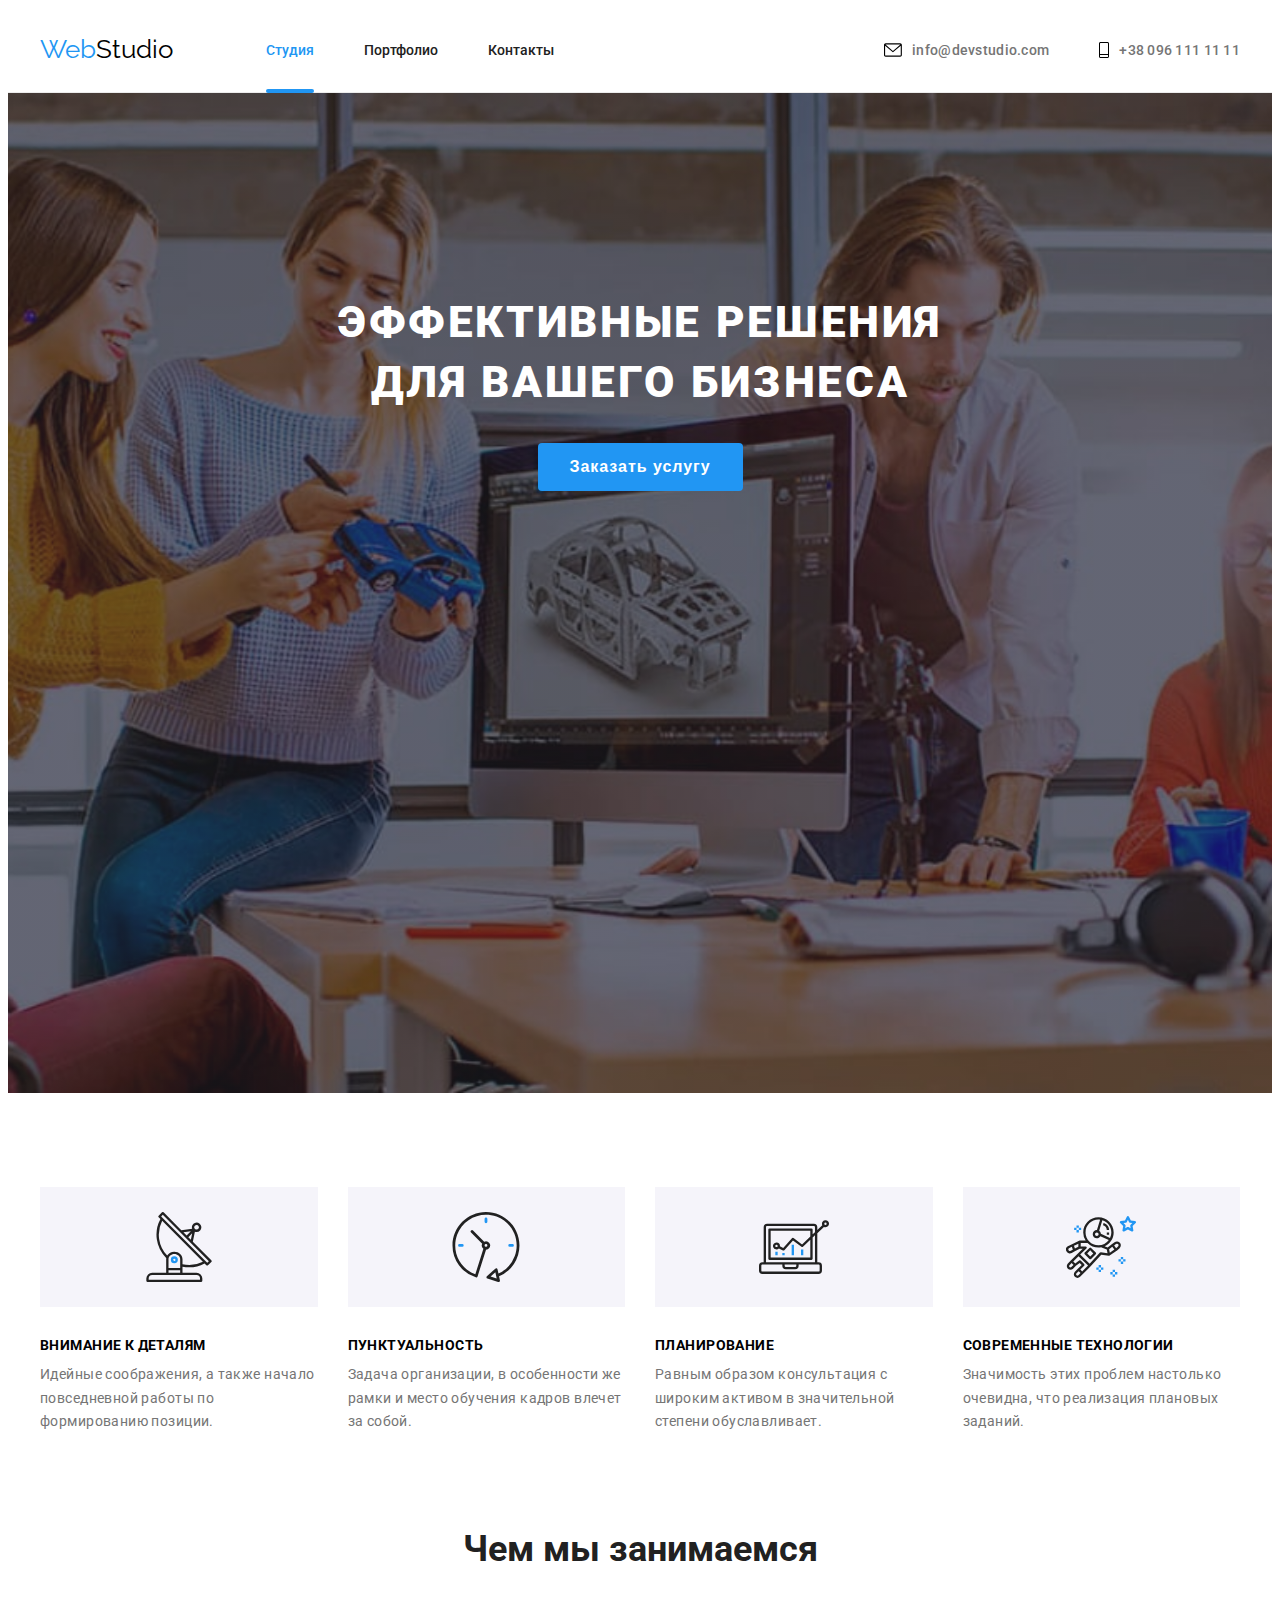
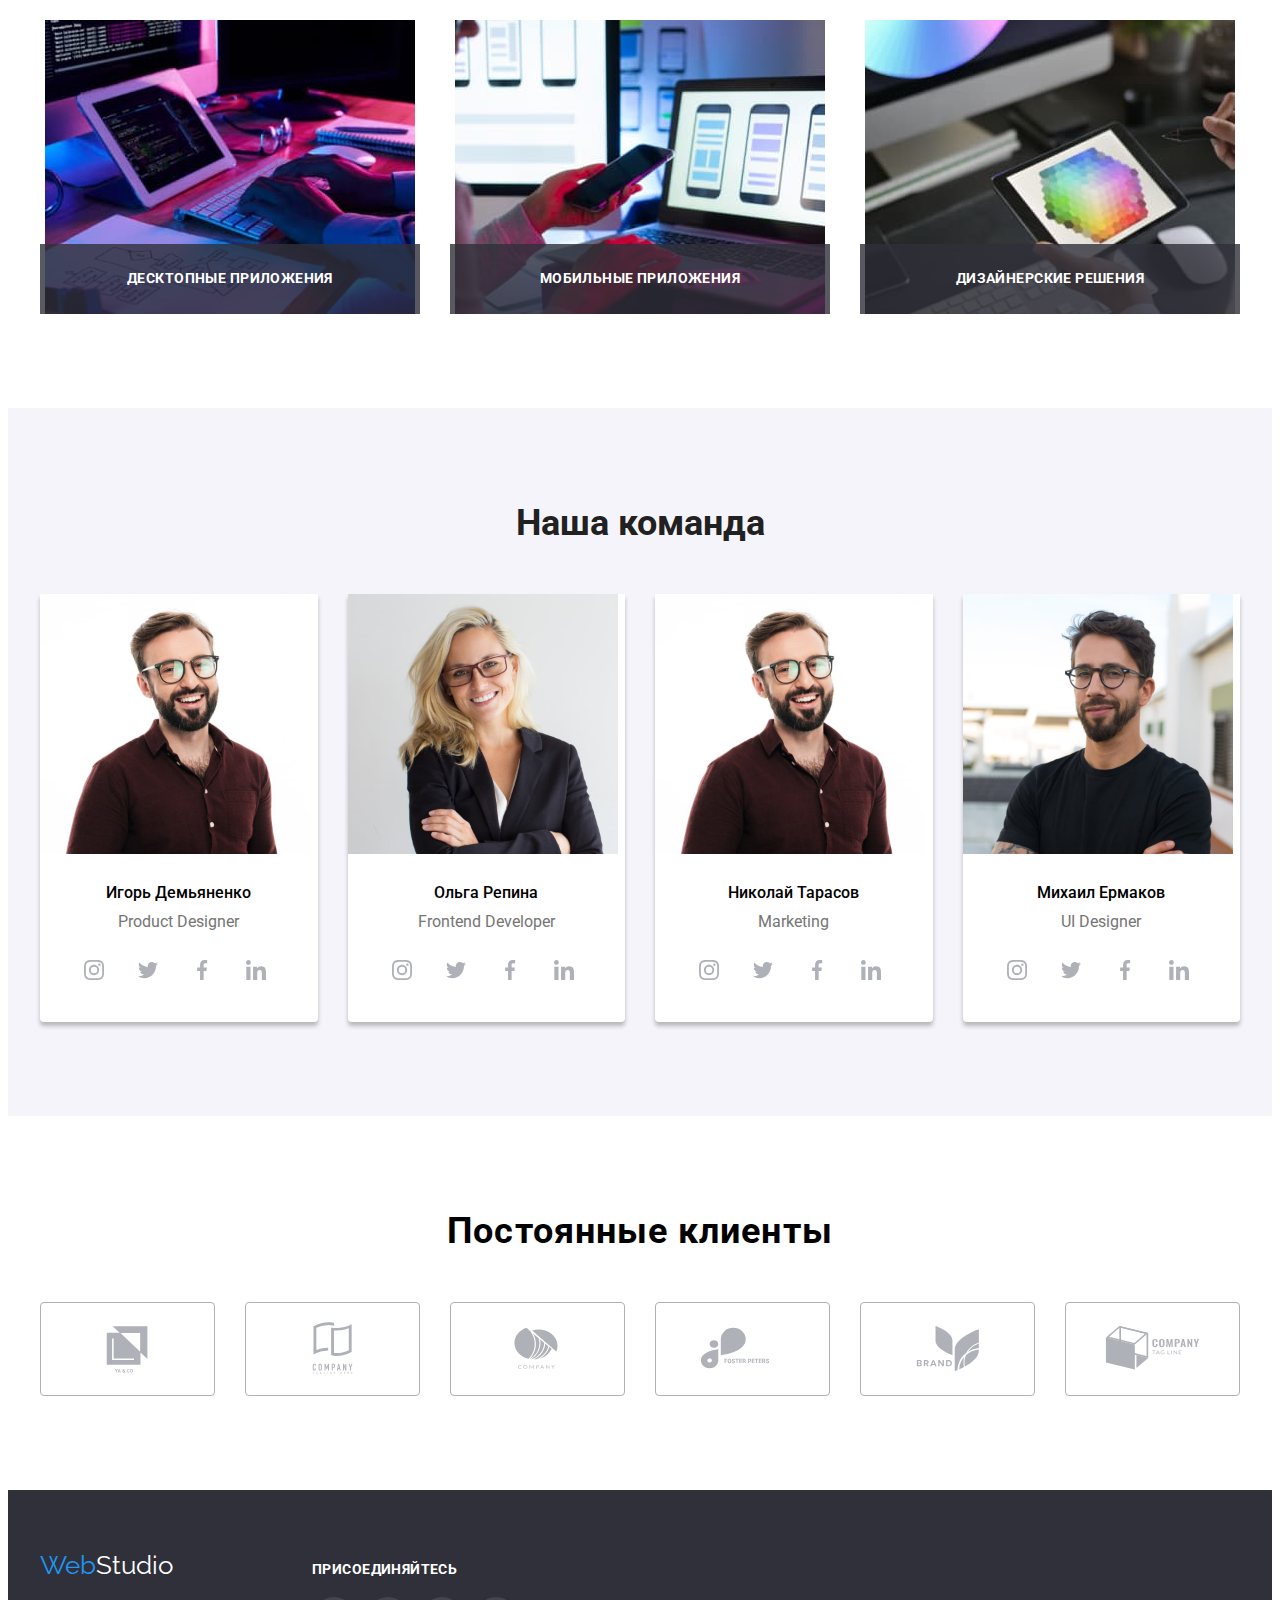
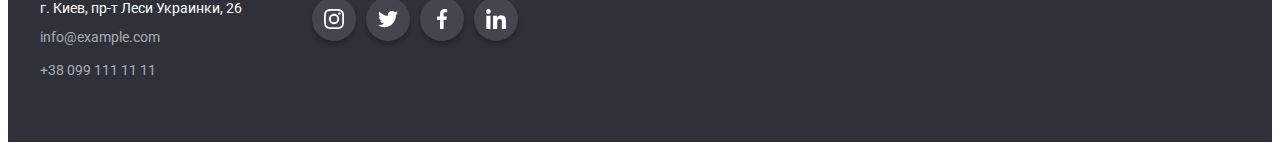
==== index.html @ d29ca1d4 "start6" ====
<!DOCTYPE html>
<html lang="ru">
  <head>
    <meta charset="UTF-8" />
    <meta http-equiv="X-UA-Compatible" content="IE=edge" />
    <meta name="viewport" content="width=device-width, initial-scale=1.0" />
    <title>WebStudio</title>
    <link
      rel="stylesheet"
      href="https://fonts.googleapis.com/css2?family=Raleway:wght@700&family=Roboto:wght@400;500;700;900&display=swap"
    />
    <link
      rel="stylesheet"
      href="https://cdnjs.cloudflare.com/ajax/libs/modern-normalize/1.1.0/modern-normalize.min.css"
      integrity="sha512-wpPYUAdjBVSE4KJnH1VR1HeZfpl1ub8YT/NKx4PuQ5NmX2tKuGu6U/JRp5y+Y8XG2tV+wKQpNHVUX03MfMFn9Q=="
      crossorigin="anonymous"
      referrerpolicy="no-referrer"
    />
    <link rel="stylesheet" href="./css/styles.css" />
  </head>
  <body>
    <header>
      <div class="container">
        <div class="header-nav header">
          <nav class="main-nav">
            <a href="./index.html" class="logo text"
              >Web<span class="logo-two text">Studio</span></a
            >
            <ul class="site-nav">
              <li class="item"><a href="./index.html" class="current item-link">Студия</a></li>
              <li class="item"><a href="./portfolio.html" class="item-link">Портфолио</a></li>
              <li class="item"><a href="" class="item-link">Контакты</a></li>
            </ul>
          </nav>
          <ul class="header-contact-list">
            <li class="item">
              <a href="mailto:info@devstudio.com" class="mail">
                <svg class="icon-mail">
                  <use href="./images/icons.svg#icon-mail"></use>
                </svg>
                info@devstudio.com</a
              >
            </li>
            <li class="item">
              <a href="tel:+380961111111" class="phone">
                <svg class="icon-phone">
                  <use href="./images/icons.svg#icon-phone" width="10" height="16"></use>
                </svg>
                +38 096 111 11 11</a
              >
            </li>
          </ul>
        </div>
      </div>
    </header>
    <main>
      <section class="hero">
        <div class="container">
          <h1 class="hero-title">Эффективные решения для вашего бизнеса</h1>
          <button data-modal-open type="button" class="primary-btn">Заказать услугу</button>
        </div>
      </section>
      <section class="features">
        <div class="container">
          <h2 class="visually-hidden">скрытый заголовок h2</h2>
          <ul class="features-list">
            <li class="item">
              <div class="features-icons">
                <svg class="icons"><use href="./images/icons.svg#icon-antenna"></use></svg>
              </div>
              <h3 class="feature-title">Внимание к деталям</h3>
              <p class="feature-description">
                Идейные соображения, а также начало повседневной работы по формированию позиции.
              </p>
            </li>
            <li class="item">
              <div class="features-icons">
                <svg class="icons"><use href="./images/icons.svg#icon-clock"></use></svg>
              </div>
              <h3 class="feature-title">Пунктуальность</h3>
              <p class="feature-description">
                Задача организации, в особенности же рамки и место обучения кадров влечет за собой.
              </p>
            </li>
            <li class="item">
              <div class="features-icons">
                <svg class="icons"><use href="./images/icons.svg#icon-diagram"></use></svg>
              </div>
              <h3 class="feature-title">Планирование</h3>
              <p class="feature-description">
                Равным образом консультация с широким активом в значительной степени обуславливает.
              </p>
            </li>
            <li class="item">
              <div class="features-icons">
                <svg class="icons"><use href="./images/icons.svg#icon-astronaut"></use></svg>
              </div>
              <h3 class="feature-title">Современные технологии</h3>
              <p class="feature-description">
                Значимость этих проблем настолько очевидна, что реализация плановых заданий.
              </p>
            </li>
          </ul>
        </div>
      </section>
      <section class="we-do">
        <div class="container">
          <h2 class="we-do-title">Чем мы занимаемся</h2>
          <ul class="we-do-foto">
            <li class="item">
              <div class="label">
                <img src="./images/box1.jpg" alt="набираем код" width="370" />

                <h2 class="label-txt">Десктопные приложения</h2>
              </div>
            </li>
            <li class="item">
              <div class="label">
                <img src="./images/box2.jpg" alt="набираем код" width="370" />

                <h2 class="label-txt">Мобильные приложения</h2>
              </div>
            </li>
            <li class="item">
              <div class="label">
                <img src="./images/box3.jpg" alt="набираем код" width="370" />

                <h2 class="label-txt">Дизайнерские решения</h2>
              </div>
            </li>
          </ul>
        </div>
      </section>
      <section class="our-team">
        <div class="container">
          <h2 class="our-team-title">Наша команда</h2>
          <ul class="our-team-foto">
            <li class="team-item">
              <img src="./images/img-3.jpg" alt="фотография" width="270" />
              <div class="card-team-content">
                <h3 class="our-team-name">Игорь Демьяненко</h3>
                <p class="our-team-prof">Product Designer</p>

                <ul class="our-team-links">
                  <li class="link">
                    <a href="" class="bg-link">
                      <svg class="social-link">
                        <use href="./images/icons.svg#icon-instagram"></use>
                      </svg>
                    </a>
                  </li>
                  <li class="link">
                    <a href="" class="bg-link">
                      <svg class="social-link">
                        <use href="./images/icons.svg#icon-twitter"></use>
                      </svg>
                    </a>
                  </li>
                  <li class="link">
                    <a href="" class="bg-link">
                      <svg class="social-link">
                        <use href="./images/icons.svg#icon-facebook"></use>
                      </svg>
                    </a>
                  </li>
                  <li class="link">
                    <a href="" class="bg-link">
                      <svg class="social-link">
                        <use href="./images/icons.svg#icon-linkedin"></use>
                      </svg>
                    </a>
                  </li>
                </ul>
              </div>
            </li>
            <li class="team-item">
              <img src="./images/img-2.jpg" alt="фотография" width="270" />
              <div class="card-team-content">
                <h3 class="our-team-name">Ольга Репина</h3>
                <p class="our-team-prof">Frontend Developer</p>

                <ul class="our-team-links">
                  <li class="link">
                    <a href="" class="bg-link">
                      <svg class="social-link">
                        <use href="./images/icons.svg#icon-instagram"></use>
                      </svg>
                    </a>
                  </li>
                  <li class="link">
                    <a href="" class="bg-link">
                      <svg class="social-link">
                        <use href="./images/icons.svg#icon-twitter"></use>
                      </svg>
                    </a>
                  </li>
                  <li class="link">
                    <a href="" class="bg-link">
                      <svg class="social-link">
                        <use href="./images/icons.svg#icon-facebook"></use>
                      </svg>
                    </a>
                  </li>
                  <li class="link">
                    <a href="" class="bg-link">
                      <svg class="social-link">
                        <use href="./images/icons.svg#icon-linkedin"></use>
                      </svg>
                    </a>
                  </li>
                </ul>
              </div>
            </li>
            <li class="team-item">
              <img src="./images/img-3.jpg" alt="фотография" width="270" />
              <div class="card-team-content">
                <h3 class="our-team-name">Николай Тарасов</h3>
                <p class="our-team-prof">Marketing</p>

                <ul class="our-team-links">
                  <li class="link">
                    <a href="" class="bg-link">
                      <svg class="social-link">
                        <use href="./images/icons.svg#icon-instagram"></use>
                      </svg>
                    </a>
                  </li>
                  <li class="link">
                    <a href="" class="bg-link">
                      <svg class="social-link">
                        <use href="./images/icons.svg#icon-twitter"></use>
                      </svg>
                    </a>
                  </li>
                  <li class="link">
                    <a href="" class="bg-link">
                      <svg class="social-link">
                        <use href="./images/icons.svg#icon-facebook"></use>
                      </svg>
                    </a>
                  </li>
                  <li class="link">
                    <a href="" class="bg-link">
                      <svg class="social-link">
                        <use href="./images/icons.svg#icon-linkedin"></use>
                      </svg>
                    </a>
                  </li>
                </ul>
              </div>
            </li>
            <li class="team-item">
              <img src="./images/img.jpg" alt="фотография" width="270" />
              <div class="card-team-content">
                <h3 class="our-team-name">Михаил Ермаков</h3>
                <p class="our-team-prof">UI Designer</p>

                <ul class="our-team-links">
                  <li class="link">
                    <a href="" class="bg-link">
                      <svg class="social-link">
                        <use href="./images/icons.svg#icon-instagram"></use>
                      </svg>
                    </a>
                  </li>
                  <li class="link">
                    <a href="" class="bg-link">
                      <svg class="social-link">
                        <use href="./images/icons.svg#icon-twitter"></use>
                      </svg>
                    </a>
                  </li>
                  <li class="link">
                    <a href="" class="bg-link">
                      <svg class="social-link">
                        <use href="./images/icons.svg#icon-facebook"></use>
                      </svg>
                    </a>
                  </li>
                  <li class="link">
                    <a href="" class="bg-link">
                      <svg class="social-link">
                        <use href="./images/icons.svg#icon-linkedin"></use>
                      </svg>
                    </a>
                  </li>
                </ul>
              </div>
            </li>
          </ul>
        </div>
      </section>
      <section class="clients">
        <div class="container">
          <h2 class="regular-clients">Постоянные клиенты</h2>
          <ul class="our-clients">
            <li class="item">
              <svg class="icon">
                <use href="./images/icons.svg#icon-cl-1"></use>
              </svg>
            </li>
            <li class="item">
              <svg class="icon">
                <use href="./images/icons.svg#icon-cl-2"></use>
              </svg>
            </li>
            <li class="item">
              <svg class="icon">
                <use href="./images/icons.svg#icon-cl-3"></use>
              </svg>
            </li>
            <li class="item">
              <svg class="icon">
                <use href="./images/icons.svg#icon-cl-4"></use>
              </svg>
            </li>
            <li class="item">
              <svg class="icon">
                <use href="./images/icons.svg#icon-cl-5"></use>
              </svg>
            </li>
            <li class="item">
              <svg class="icon">
                <use href="./images/icons.svg#icon-cl-6"></use>
              </svg>
            </li>
          </ul>
        </div>
      </section>
    </main>
    <footer>
      <div class="container">
        <div class="footer-content">
          <div class="footer">
            <a href="./index.html" class="logo text"
              >Web<span class="logo-three text">Studio</span></a
            >

            <address>
              <ul class="footer-contact-list">
                <li class="footer-adress">
                  <a href="https://goo.gl/maps/QL9woeG6s1fVLZXF6" target="blank"
                    >г. Киев, пр-т Леси Украинки, 26</a
                  >
                </li>
                <li class="footer-contact mail">
                  <a href="mailto:info@devstudio.com">info@example.com</a>
                </li>
                <li class="footer-contact tel">
                  <a href="tel:+380961111111">+38 099 111 11 11</a>
                </li>
              </ul>
            </address>
          </div>
          <div class="footer-join">
            <h3 class="join">присоединяйтесь</h3>
            <ul class="footer-links">
              <li class="link">
                <a href="" class="footer-bg-link">
                  <svg class="footer-social-link">
                    <use href="./images/icons.svg#icon-instagram"></use>
                  </svg>
                </a>
              </li>
              <li class="link">
                <a href="" class="footer-bg-link">
                  <svg class="footer-social-link">
                    <use href="./images/icons.svg#icon-twitter"></use>
                  </svg>
                </a>
              </li>
              <li class="link">
                <a href="" class="footer-bg-link">
                  <svg class="footer-social-link">
                    <use href="./images/icons.svg#icon-facebook"></use>
                  </svg>
                </a>
              </li>
              <li class="link">
                <a href="" class="footer-bg-link">
                  <svg class="footer-social-link">
                    <use href="./images/icons.svg#icon-linkedin"></use>
                  </svg>
                </a>
              </li>
            </ul>
          </div>
        </div>
      </div>
    </footer>
    <!-- Modal window -->

    <div class="backdrop is-hidden" data-modal>
      <div class="modal">
        <button data-modal-close type="button" class="btn-close">
          <svg class="btn-modal-close"><use href="./images/icons.svg#icon-close"></use></svg>
        </button>
      </div>
    </div>
    <script src="./js/modal.js"></script>
  </body>
</html>
---- css/styles.css ----
/* general */
:root {
  --title-text-color: #212121;
  --text-color: #757575;
  --accent-color: #2196f3;
  --btn-bg-color: #f5f4fa;
  --bg-color: #ffffff;
  --secondary-bg-color: #f5f4fa;
  --primary-btn-hover-color: #188ce8;

  --pictures-margin: 30px;
}

body {
  background-color: var(--bg-color);
  font-family: 'Roboto', sans-serif;
}

.container {
  width: 1200px;
  padding-right: 15px;
  padding-left: 15px;
  margin-left: auto;
  margin-right: auto;
  /* outline: solid 3px red; */
}

.visually-hidden {
  position: absolute;
  width: 1px;
  height: 1px;
  margin: -1px;
  border: 0;
  padding: 0;

  white-space: nowrap;
  clip-path: inset(100%);
  clip: rect(0 0 0 0);
  overflow: hidden;
}

h1,
h2,
h3,
h4,
h5,
h6,
p {
  margin: 0;
}

ul {
  list-style: none;
  padding-left: 0px;
  margin: 0;
}

a {
  display: block;
  text-decoration: none;
  font-style: normal;
}

img {
  display: block;
  max-width: 100%;
}
.hidden {
  display: none;
  margin-top: 0px;
  margin-bottom: 0px;
}

/* header and footer */
.logo {
  color: var(--accent-color);
  font-family: 'Raleway', sans-serif;
  font-size: 26px;
}

.main-nav .logo {
  margin-right: 93px;
  padding-top: 24px;
  padding-bottom: 24px;
}

.logo-two {
  color: #000000;
  font-family: 'Raleway', sans-serif;
  font-size: 26px;
}
.logo-three {
  color: var(--bg-color);
}
.main-nav .text {
  line-height: 1.38;
}
.footer .text {
  line-height: 1.17;
}

.header a:hover,
.header a:focus,
.footer a:hover,
.footer a:focus {
  color: var(--accent-color);
}

/* header */
.header-nav {
  display: flex;
  text-align: center;
}

.main-nav {
  display: flex;
  align-items: center;
  padding: 0;
  margin-right: auto;
}

.site-nav {
  font-weight: 500;
  font-size: 14px;
  line-height: 1.17;
  display: flex;
}

.site-nav .current {
  color: var(--accent-color);

  position: relative;
}

.current::after {
  content: '';

  position: absolute;

  bottom: -3px;

  display: block;
  width: 100%;
  height: 4px;

  background-color: var(--accent-color);
  border-radius: 2px;
}

.site-nav .item:not(:last-child) {
  margin-right: 50px;
}
.site-nav a {
  display: inline-block;
  padding-top: 32px;
  padding-bottom: 32px;
  color: var(--title-text-color);
}

.header-contact-list {
  display: flex;
  align-items: center;
  line-height: 1.17;
  font-size: 14px;
  font-weight: 500;
  letter-spacing: 0.02em;
}

.header-contact-list .item + .item {
  margin-left: 50px;
}

.header-contact-list a {
  display: inline-flex;
  align-items: center;
  padding-top: 32px;
  padding-bottom: 32px;
  margin-bottom: 0;
  color: var(--text-color);

  transition: color 250ms cubic-bezier(0.4, 0, 0.2, 1);
}

.header-contact-list .mail:hover,
.header-contact-list .mail:focus {
  fill: var(--accent-color);
}

.header-contact-list .phone:hover,
.header-contact-list .phone:focus {
  fill: var(--accent-color);
}

.icon-mail {
  margin-right: 10px;

  width: 18px;
  height: 18px;

  transition: fill 250ms cubic-bezier(0.4, 0, 0.2, 1);
}

.icon-phone {
  width: 10px;
  height: 16px;

  margin-right: 10px;

  transition: fill 250ms cubic-bezier(0.4, 0, 0.2, 1);
}

header {
  border-bottom: 1px solid #ececec;
}

/* hero */
.hero {
  background-color: #2f303a;
  text-align: center;
  padding-top: 200px;
  padding-bottom: 200px;

  max-width: 1600px;
  height: 600px;
  margin-left: auto;
  margin-right: auto;
  background-image: linear-gradient(rgba(47, 48, 58, 0.4), rgba(47, 48, 58, 0.4)),
    url(../images/bg-hero.jpg);
  background-position: center;
  background-repeat: no-repeat;
  background-size: cover;
}

.hero-title {
  color: var(--bg-color);
  width: 696px;
  font-family: Roboto;
  font-size: 44px;
  font-weight: 900;
  letter-spacing: 0.06em;
  line-height: 1.36;
  text-transform: uppercase;
  display: inline-block;
  text-align: center;
  margin: 0 0 30px 0;
}
.primary-btn {
  color: var(--bg-color);
  background-color: var(--accent-color);
  cursor: pointer;
  border: none;
  line-height: 1.8;
  letter-spacing: 0.06em;
  text-align: center;
  font-size: 16px;
  font-weight: 700;
  border-radius: 4px;
  padding: 10px 32px;
  display: block;
  margin: auto;

  transition: background-color 250ms cubic-bezier(0.4, 0, 0.2, 1);
}

.primary-btn:hover,
.primary-btn:focus {
  background-color: var(--primary-btn-hover-color);
}

/* features */
.features {
  padding-top: 94px;
  padding-bottom: 94px;
}

.features-list {
  display: flex;
  margin-left: calc(-1 * var(--pictures-margin));
}

.features-list .item {
  flex-basis: calc(100% / 4 - var(--pictures-margin));
  margin-left: var(--pictures-margin);
}

.features-icons {
  display: flex;
  justify-content: center;
  align-items: center;
  height: 120px;
  background-color: var(--btn-bg-color);
  margin-bottom: 30px;
}

.icons {
  width: 70px;
  height: 70px;
}

/* 
.features-list .item::before {
  display: block;
  content: '';
  height: 120px;
  background-color: var(--btn-bg-color);
  background-repeat: no-repeat;
  background-position: center;
}

/* .icon-antenna::before {
  background-image: url(../images/antenna.svg);
}
.icon-clock::before {
  background-image: url(../images/clock.svg);
}
.icon-diagram::before {
  background-image: url(../images/diagram.svg);
}
.icon-astronaut::before {
  background-image: url(../images/astronaut.svg);
} */

.feature-title {
  font-weight: 700;
  font-size: 14px;
  line-height: 16px;
  letter-spacing: 0.03em;
  text-transform: uppercase;
  margin-bottom: 10px;
}
.feature-description {
  color: var(--text-color);
  line-height: 1.7;
  font-weight: 400;
  font-size: 14px;
  letter-spacing: 0.03em;
  text-align: left;
}

/* we-do */
.we-do {
  padding-bottom: 94px;
}

.we-do-title {
  color: var(--title-text-color);
  font-size: 14px;
  line-height: 1.17;
  text-align: center;
  font-weight: 700;
  font-size: 36px;
  margin-bottom: 50px;
}
.we-do-foto {
  display: flex;
  margin-left: calc(-1 * var(--pictures-margin));
}
.we-do-foto .item {
  flex-basis: calc(100% / 3 - var(--pictures-margin));
  margin-left: var(--pictures-margin);
}

.label {
  position: relative;

  display: flex;

  justify-content: center;
  align-items: flex-end;
}

.label-txt {
  position: absolute;

  display: flex;
  justify-content: center;
  align-items: center;

  width: 100%;
  height: 70px;

  font-weight: 700;
  font-size: 14px;
  line-height: 1.14;
  text-align: center;
  letter-spacing: 0.03em;
  text-transform: uppercase;

  color: var(--bg-color);
  background-color: rgba(47, 48, 58, 0.8);
}

/* our team */
.our-team {
  background-color: var(--secondary-bg-color);

  padding-top: 94px;
  padding-bottom: 94px;
  margin-left: auto;
  margin-right: auto;
}

.our-team-title {
  color: var(--title-text-color);
  line-height: 1.17;
  text-align: center;
  font-weight: 700;
  font-size: 36px;
  margin-bottom: 50px;
}
.our-team-foto {
  display: flex;
  margin-left: calc(-1 * var(--pictures-margin));
}
.team-item {
  flex-basis: calc(100% / 4 - var(--pictures-margin));
  margin-left: var(--pictures-margin);
  background-color: var(--bg-color);

  border-radius: 0px 0px 4px 4px;
  box-shadow: 0px 4px 4px 0px #00000040;
}

.card-team-content {
  padding: 30px 32px;
}

.our-team-name {
  font-weight: 500;
  font-size: 16px;
  line-height: 1.17;
  margin-bottom: 10px;
  text-align: center;
}

.our-team-prof {
  color: var(--text-color);
  font-weight: 400;
  font-size: 16px;
  line-height: 1.17;
  text-align: center;
  margin-bottom: 16px;
}

.our-team-links {
  display: flex;
}

.bg-link {
  display: flex;
  align-items: center;
  justify-content: center;

  color: #afb1b8;

  border-radius: 50%;

  width: 44px;
  height: 44px;

  transition: color 250ms cubic-bezier(0.4, 0, 0.2, 1),
    background-color 250ms cubic-bezier(0.4, 0, 0.2, 1);
}

.link:not(:last-child) {
  margin-right: 10px;
}

.bg-link:hover {
  color: var(--bg-color);
  background-color: var(--accent-color);
}

.social-link {
  fill: currentColor;

  width: 20px;
  height: 20px;
}

.clients {
  background-color: var(--bg-color);

  padding-top: 94px;
  padding-bottom: 94px;
  margin-right: auto;
  margin-left: auto;
}

.regular-clients {
  font-size: 36px;
  font-weight: 700;
  line-height: 1.17;
  letter-spacing: 0.03em;
  text-align: center;
  margin-bottom: 50px;
}

.our-clients {
  display: flex;
  margin-left: calc(-1 * var(--pictures-margin));
}

.our-clients .item {
  flex-basis: calc(100% / 6 - var(--pictures-margin));
  margin-left: var(--pictures-margin);

  width: 170px;
  height: 92px;
  border: 1px solid #afb1b8;
  border-radius: 4px;

  display: flex;
  align-items: center;
  justify-content: center;

  cursor: pointer;

  transition: fill 250ms cubic-bezier(0.4, 0, 0.2, 1), border 250ms cubic-bezier(0.4, 0, 0.2, 1);
}

.item:hover .icon,
.item:focus .icon {
  fill: var(--accent-color);
}

.our-clients .item:hover {
  border: 1px solid var(--accent-color);
}

.icon {
  fill: #afb1b8;
}

.icon {
  width: 106px;
  height: 60px;
}

/* footer */
footer {
  background-color: #2f303a;
  padding-top: 60px;
  padding-bottom: 60px;
}

.footer-content {
  display: flex;
  align-items: baseline;
}

.footer-adress a {
  color: var(--bg-color);
  line-height: 1.17;

  transition: color 250ms cubic-bezier(0.4, 0, 0.2, 1);
}

.footer-contact a {
  color: rgba(255, 255, 255, 0.6);
  line-height: 1.7;

  transition: color 250ms cubic-bezier(0.4, 0, 0.2, 1);
}

.footer-contact-list {
  line-height: 1.17;
  font-size: 14px;
}
footer .text {
  margin-bottom: 20px;
}

.footer-adress {
  margin-bottom: 9px;
}
.mail {
  margin-bottom: 9px;
}

.footer-join {
  margin-left: 70px;
}

.join {
  font-size: 14px;
  font-style: normal;
  font-weight: 700;
  line-height: 1.17;
  letter-spacing: 0.03em;
  text-transform: uppercase;

  color: var(--bg-color);

  margin-bottom: 20px;
}

.footer-links {
  display: flex;
}

.footer-bg-link {
  display: flex;
  align-items: center;
  justify-content: center;

  background-color: #ffffff1a;
  width: 44px;
  height: 44px;

  box-shadow: 0px 4px 4px 0px #00000040;
  border-radius: 50%;

  transition: background-color 250ms cubic-bezier(0.4, 0, 0.2, 1);
}

.link:not(:last-child) {
  margin-right: 10px;
}

.footer-bg-link:hover {
  background-color: var(--accent-color);
}

.footer-social-link {
  fill: var(--bg-color);

  width: 20px;
  height: 20px;
}

/* PORTFOLIO */
.works {
  padding-top: 94px;
  padding-bottom: 94px;
}
/* Buttons */
.btn-text {
  display: flex;
  justify-content: center;
  margin-bottom: 50px;
}
.btn-text .item:not(:last-child) {
  margin-right: 8px;
}
.secondary-btn,
.btn-all {
  background-color: var(--btn-bg-color);
  color: var(--title-text-color);
  cursor: pointer;
  line-height: 1.62;
  font-size: 16px;
  font-weight: 500;
  border: none;
  border-radius: 4px;
  padding: 6px 22px;
  display: block;
  min-width: 73px;
  text-align: center;

  transition: color 250ms cubic-bezier(0.4, 0, 0.2, 1),
    background-color 250ms cubic-bezier(0.4, 0, 0.2, 1),
    box-shadow 250ms cubic-bezier(0.4, 0, 0.2, 1);
}

.btn-all {
  background-color: var(--accent-color);
  color: var(--bg-color);
}

.secondary-btn:hover,
.secondary-btn:focus,
.btn-all:hover,
.btn-all:focus {
  background-color: var(--accent-color);
  color: var(--bg-color);
  box-shadow: 0px 2px 2px 0px #0000001f;
  box-shadow: 0px 1px 2px 0px #00000014;
  box-shadow: 0px 3px 1px 0px #0000001a;
}

.pictures {
  display: flex;
  flex-wrap: wrap;

  margin-left: calc(-1 * var(--pictures-margin));
  margin-top: calc(-1 * var(--pictures-margin));
}

.card-thumb {
  position: relative;

  overflow: hidden;
}

.overlay {
  position: absolute;
  top: 0;
  left: 0;
  width: 100%;
  height: 100%;

  background-color: rgba(33, 150, 243, 0.9);

  transform: translateY(100%);
  transition: transform 250ms cubic-bezier(0.4, 0, 0.2, 1);
}

.overlay-txt {
  position: absolute;

  padding: 63px 24px;

  font-size: 18px;
  line-height: 1.56;
  letter-spacing: 0.03em;
  color: var(--bg-color);
}

.pictures .item {
  flex-basis: calc(100% / 3 - var(--pictures-margin));
  margin-left: var(--pictures-margin);
  margin-top: var(--pictures-margin);

  transition: box-shadow 250ms cubic-bezier(0.4, 0, 0.2, 1);
}

.pictures .item:hover,
.pictures .item:focus {
  box-shadow: 0px 4px 4px 0px #00000040;
}

.pictures .item:hover .overlay {
  transform: translateY(0);
}

.border {
  border: 1px solid #eeeeee;
}

.card-content {
  padding: 20px 24px;
}

.picture-title {
  color: var(--title-text-color);
  font-size: 18px;
  font-weight: 700;
  line-height: 2;
  letter-spacing: 0.06em;
  margin-bottom: 4px;
}

.picture-description {
  color: var(--text-color);
  font-size: 16px;
  font-weight: 400;
  line-height: 1.87;
  letter-spacing: 0.03em;
}

/* МОДАЛЬНОЕ ОКНО */

.backdrop {
  position: fixed;
  top: 0;
  left: 0;
  width: 100%;
  height: 100%;

  background-color: rgba(0, 0, 0, 0.2);

  opacity: 1;

  transition: opacity 250ms cubic-bezier(0.4, 0, 0.2, 1);
}

.backdrop.is-hidden {
  opacity: 0;
  pointer-events: none;
  /* visibility: hidden; */
}

.backdrop.is-hidden .modal {
  transform: translate(-50%, -50%) scale(0.8);
}

.modal {
  position: absolute;
  top: 50%;
  left: 50%;

  min-width: 528px;
  min-height: 581px;

  background-color: var(--bg-color);

  transform: translate(-50%, -50%) scale(1);
  transition: transform 20ms cubic-bezier(0.4, 0, 0.2, 1);
}

.btn-close {
  position: absolute;
  background-color: var(--bg-color);

  width: 30px;
  height: 30px;

  right: 8px;
  top: 8px;

  padding: 6px;

  border: none;
  border-radius: 50%;
  border: 1px solid #0000001a;
  cursor: pointer;
}

.btn-modal-close {
  fill: black;

  width: 11px;
  height: 11px;
}
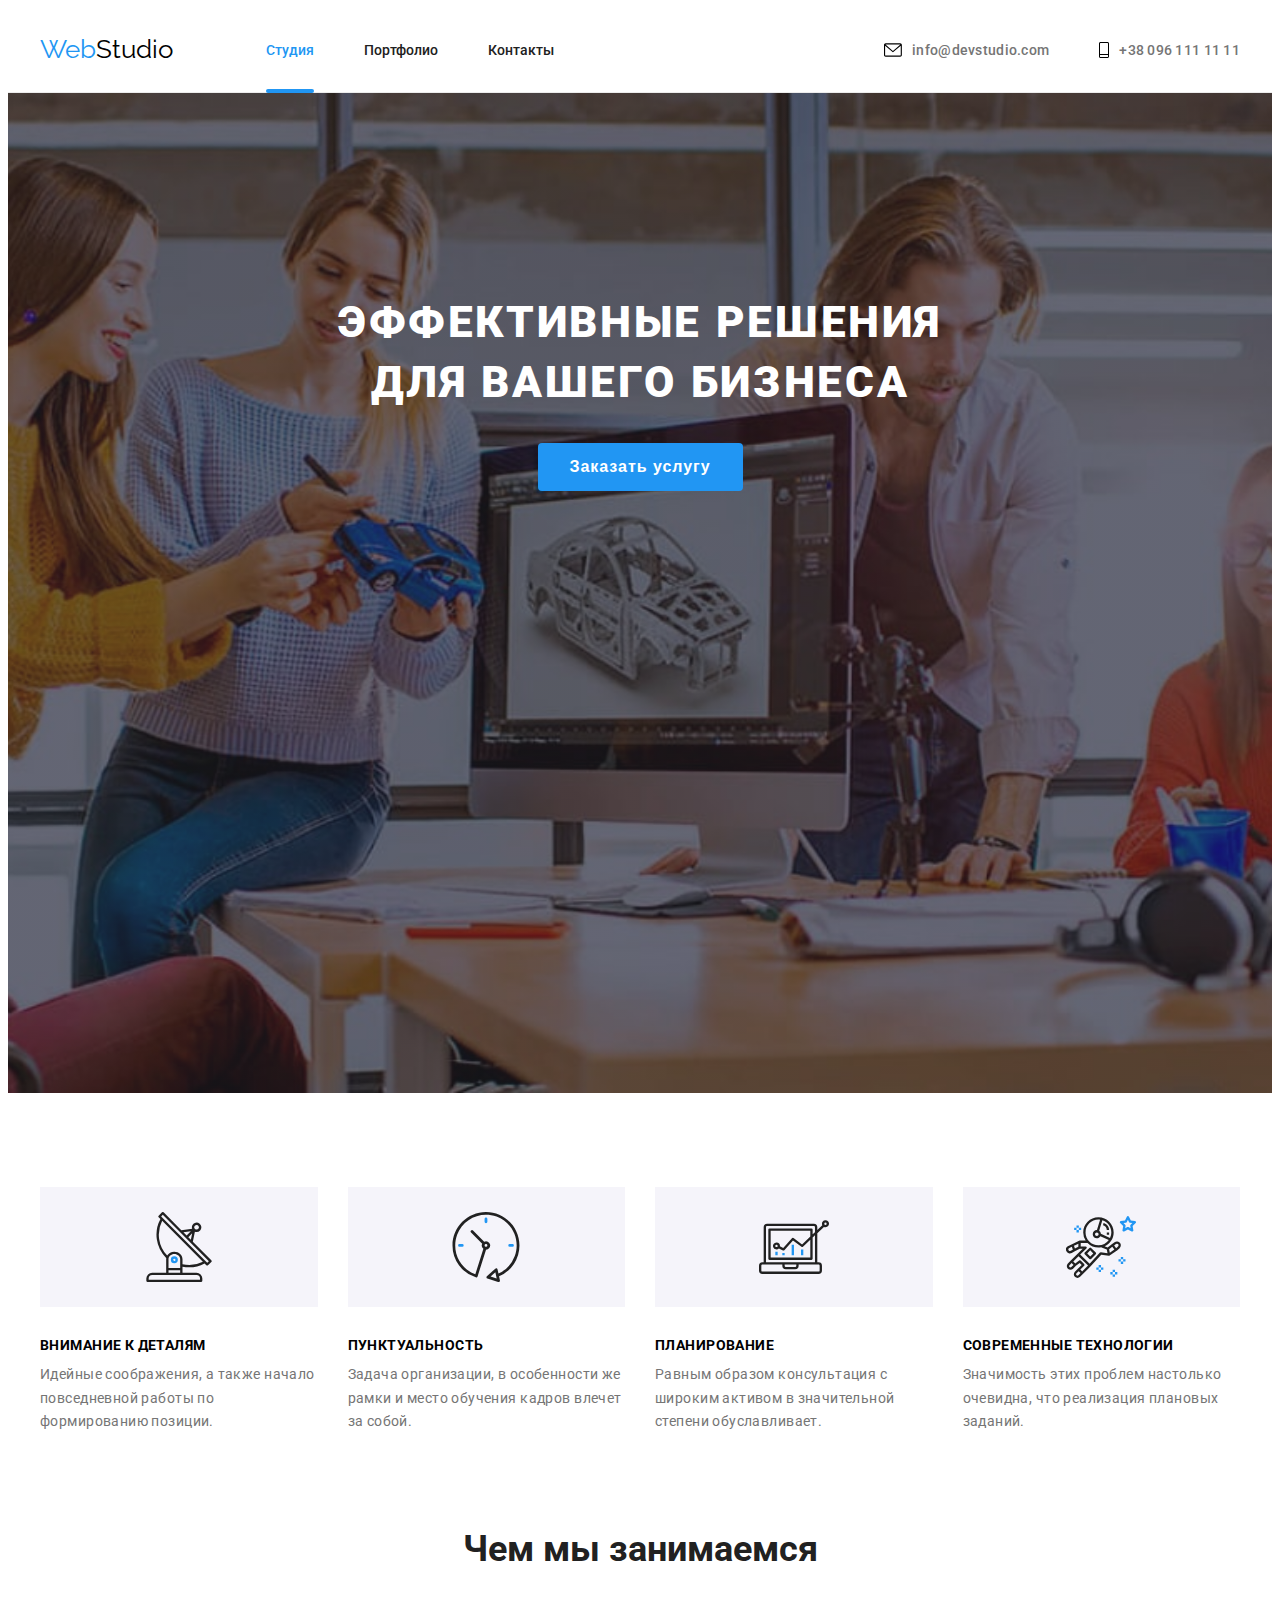
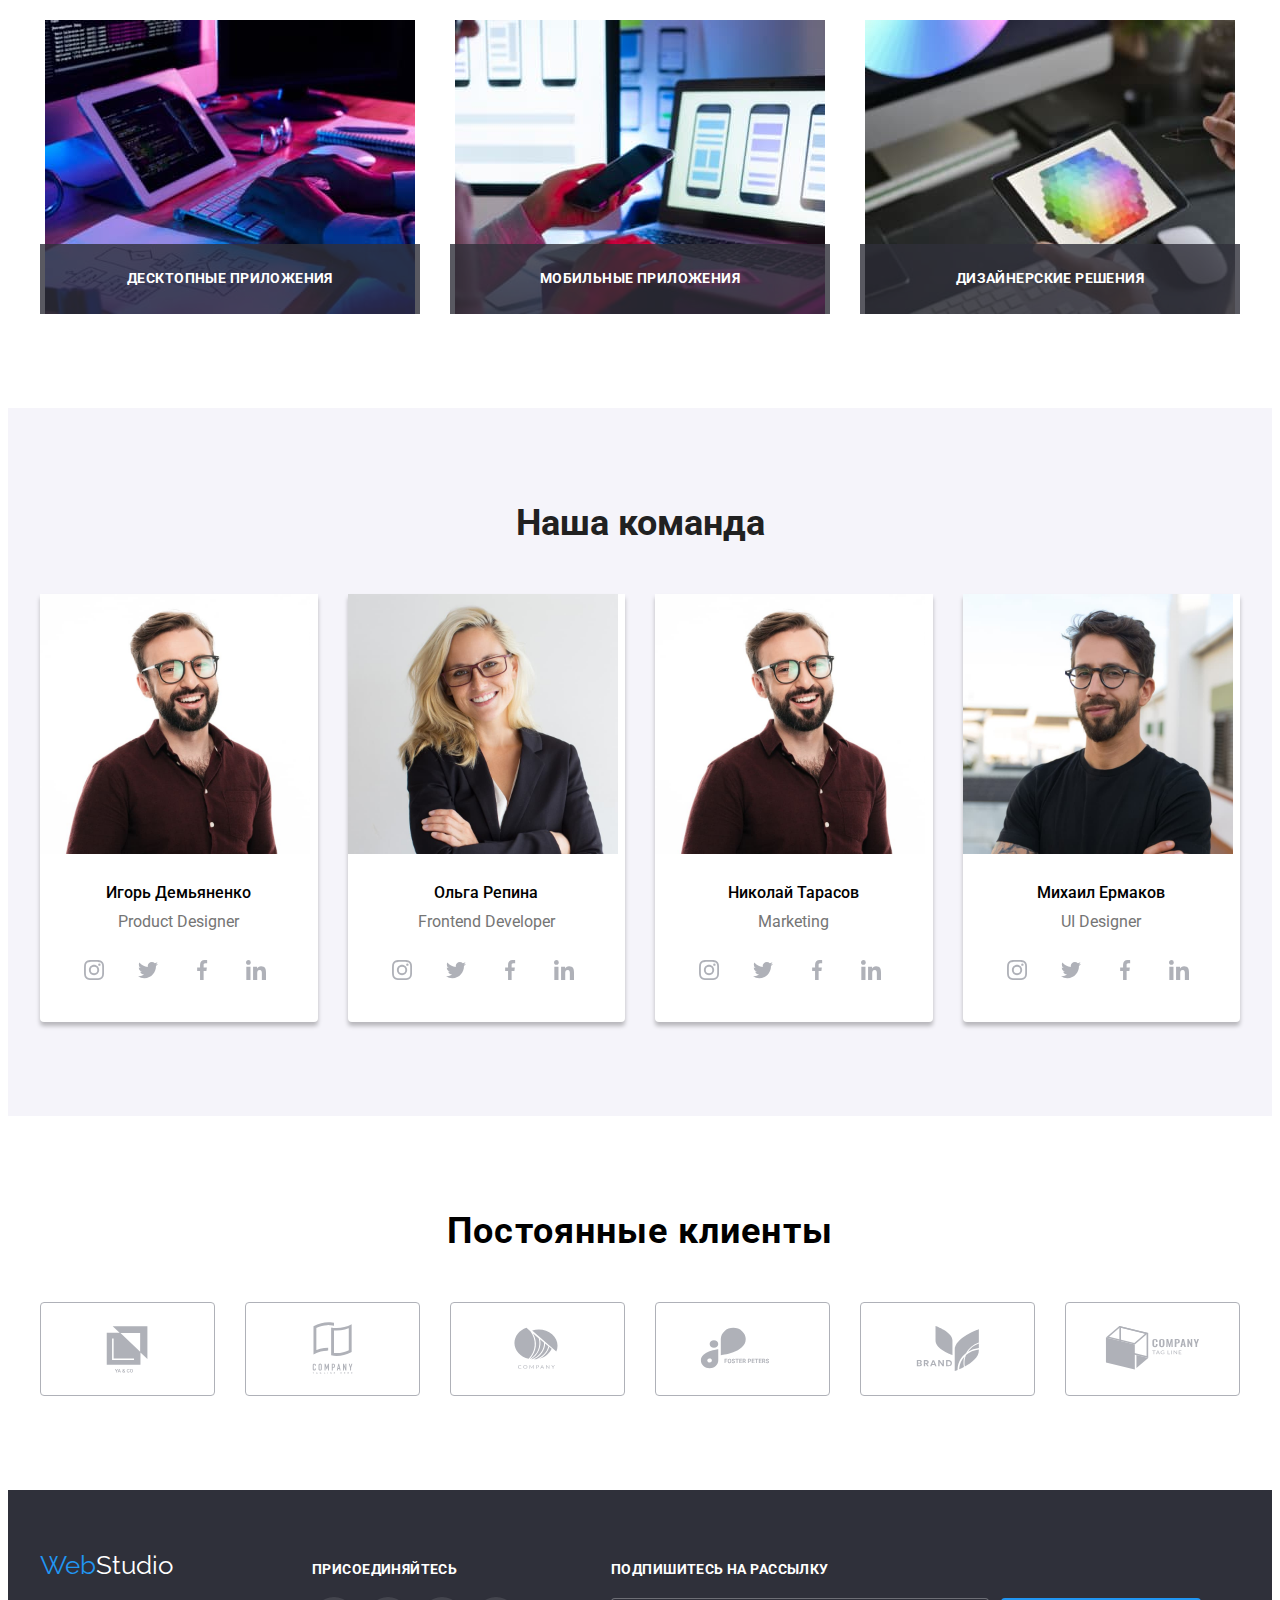
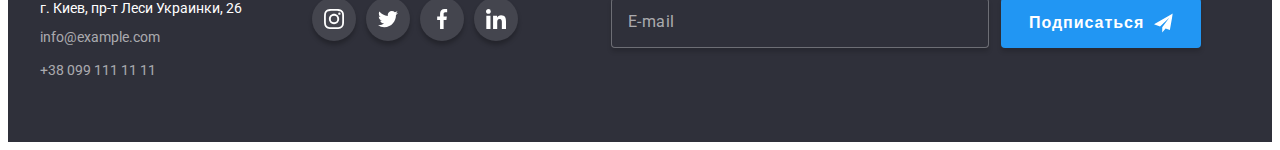
==== commit aaec551d: "modal" ====
--- a/index.html
+++ b/index.html
@@ -385,6 +385,17 @@
               </li>
             </ul>
           </div>
+          <div class="subscribe">
+            <p class="subs-title">Подпишитесь на рассылку</p>
+            <form class="subs-form">
+              <input type="email" name="mail" id="mail" placeholder="E-mail" class="subs-mail" />
+              <button type="submit" class="btn-send">
+                Подписаться<svg class="icon-send">
+                  <use href="./images/icons.svg#icon-send"></use>
+                </svg>
+              </button>
+            </form>
+          </div>
         </div>
       </div>
     </footer>
@@ -395,6 +406,25 @@
         <button data-modal-close type="button" class="btn-close">
           <svg class="btn-modal-close"><use href="./images/icons.svg#icon-close"></use></svg>
         </button>
+        <p class="modal-title">Оставьте свои данные, мы вам перезвоним</p>
+        <form class="form">
+          <div class="form-field">
+            <label for="name" class="form-label">Имя</label>
+            <input type="txt" name="name" id="name" placeholder="" />
+          </div>
+          <div class="form-field">
+            <label for="tel" class="form-label">Телефон</label>
+            <input type="tel" name="tel" id="tel" placeholder="" />
+          </div>
+          <div class="form-field">
+            <label for="mail" class="form-label">Почта</label>
+            <input type="email" name="mail" id="mail" placeholder="" />
+          </div>
+          <div class="form-field">
+            <label for="comment" class="form-label">Комментарий</label>
+            <textarea name="comment" id="comment" placeholder="Введите текст"></textarea>
+          </div>
+        </form>
       </div>
     </div>
     <script src="./js/modal.js"></script>
--- a/css/styles.css
+++ b/css/styles.css
@@ -580,6 +580,7 @@
 
 .footer-join {
   margin-left: 70px;
+  margin-right: 93px;
 }
 
 .join {
@@ -627,6 +628,80 @@
 
   width: 20px;
   height: 20px;
+}
+
+.subscribe {
+}
+.subs-title {
+  font-size: 14px;
+  font-weight: 700;
+  line-height: 1.14;
+  letter-spacing: 0.03em;
+  text-transform: uppercase;
+
+  color: var(--bg-color);
+
+  margin-bottom: 20px;
+}
+
+.subs-form {
+  display: flex;
+}
+
+.subscribe ::placeholder {
+  font-family: Roboto;
+  font-size: 16px;
+  line-height: 1.25;
+  letter-spacing: 0.03em;
+  text-align: left;
+
+  color: rgba(255, 255, 255, 0.6);
+}
+
+.subs-mail {
+  width: 358px;
+  margin-right: 12px;
+
+  padding-left: 16px;
+
+  border: 1px solid rgba(255, 255, 255, 0.3);
+  box-shadow: 0px 4px 4px 0px rgba(0, 0, 0, 0.15);
+  border-radius: 4px;
+
+  background-color: rgba(47, 48, 58, 1);
+  /* color: rgba(255, 255, 255, 0.6); */
+}
+
+.btn-send {
+  color: var(--bg-color);
+  background-color: var(--accent-color);
+  cursor: pointer;
+  border: none;
+  line-height: 1.87;
+  letter-spacing: 0.06em;
+  align-items: center;
+  font-size: 16px;
+  font-weight: 700;
+  border-radius: 4px;
+
+  box-shadow: 0px 4px 4px rgba(0, 0, 0, 0.15);
+
+  padding: 10px 28px;
+  display: flex;
+  margin: auto;
+  width: 200px;
+  height: 50px;
+
+  /* transition: background-color 250ms cubic-bezier(0.4, 0, 0.2, 1); */
+}
+
+.icon-send {
+  width: 24px;
+  height: 24px;
+
+  margin-left: 10px;
+
+  fill: var(--bg-color);
 }
 
 /* PORTFOLIO */
@@ -799,6 +874,61 @@
   transition: transform 20ms cubic-bezier(0.4, 0, 0.2, 1);
 }
 
+.modal-title {
+  height: 23px;
+  width: 448px;
+
+  margin-top: 40px;
+  margin-bottom: 12px;
+  margin-left: auto;
+  margin-right: auto;
+  font-size: 20px;
+  font-weight: 700;
+  line-height: 1.15;
+  letter-spacing: 0.03em;
+
+  color: rgba(33, 33, 33, 1);
+}
+
+.form {
+  width: 448px;
+
+  /* outline: 1px solid tomato; */
+
+  margin-left: auto;
+  margin-right: auto;
+}
+
+.form-field:not(:last-child) {
+  margin-bottom: 10px;
+}
+
+.form-field {
+  display: flex;
+  flex-direction: column;
+}
+
+.form-field label {
+  margin-bottom: 4px;
+}
+
+.form-field input {
+  margin: 0;
+  padding: 11px 12px;
+
+  border: 1px solid rgba(33, 33, 33, 0.2);
+  border-radius: 4px;
+}
+
+.form-field textarea {
+  padding: 12px 16px;
+
+  height: 120px;
+
+  border: 1px solid rgba(33, 33, 33, 0.2);
+  border-radius: 4px;
+}
+
 .btn-close {
   position: absolute;
   background-color: var(--bg-color);
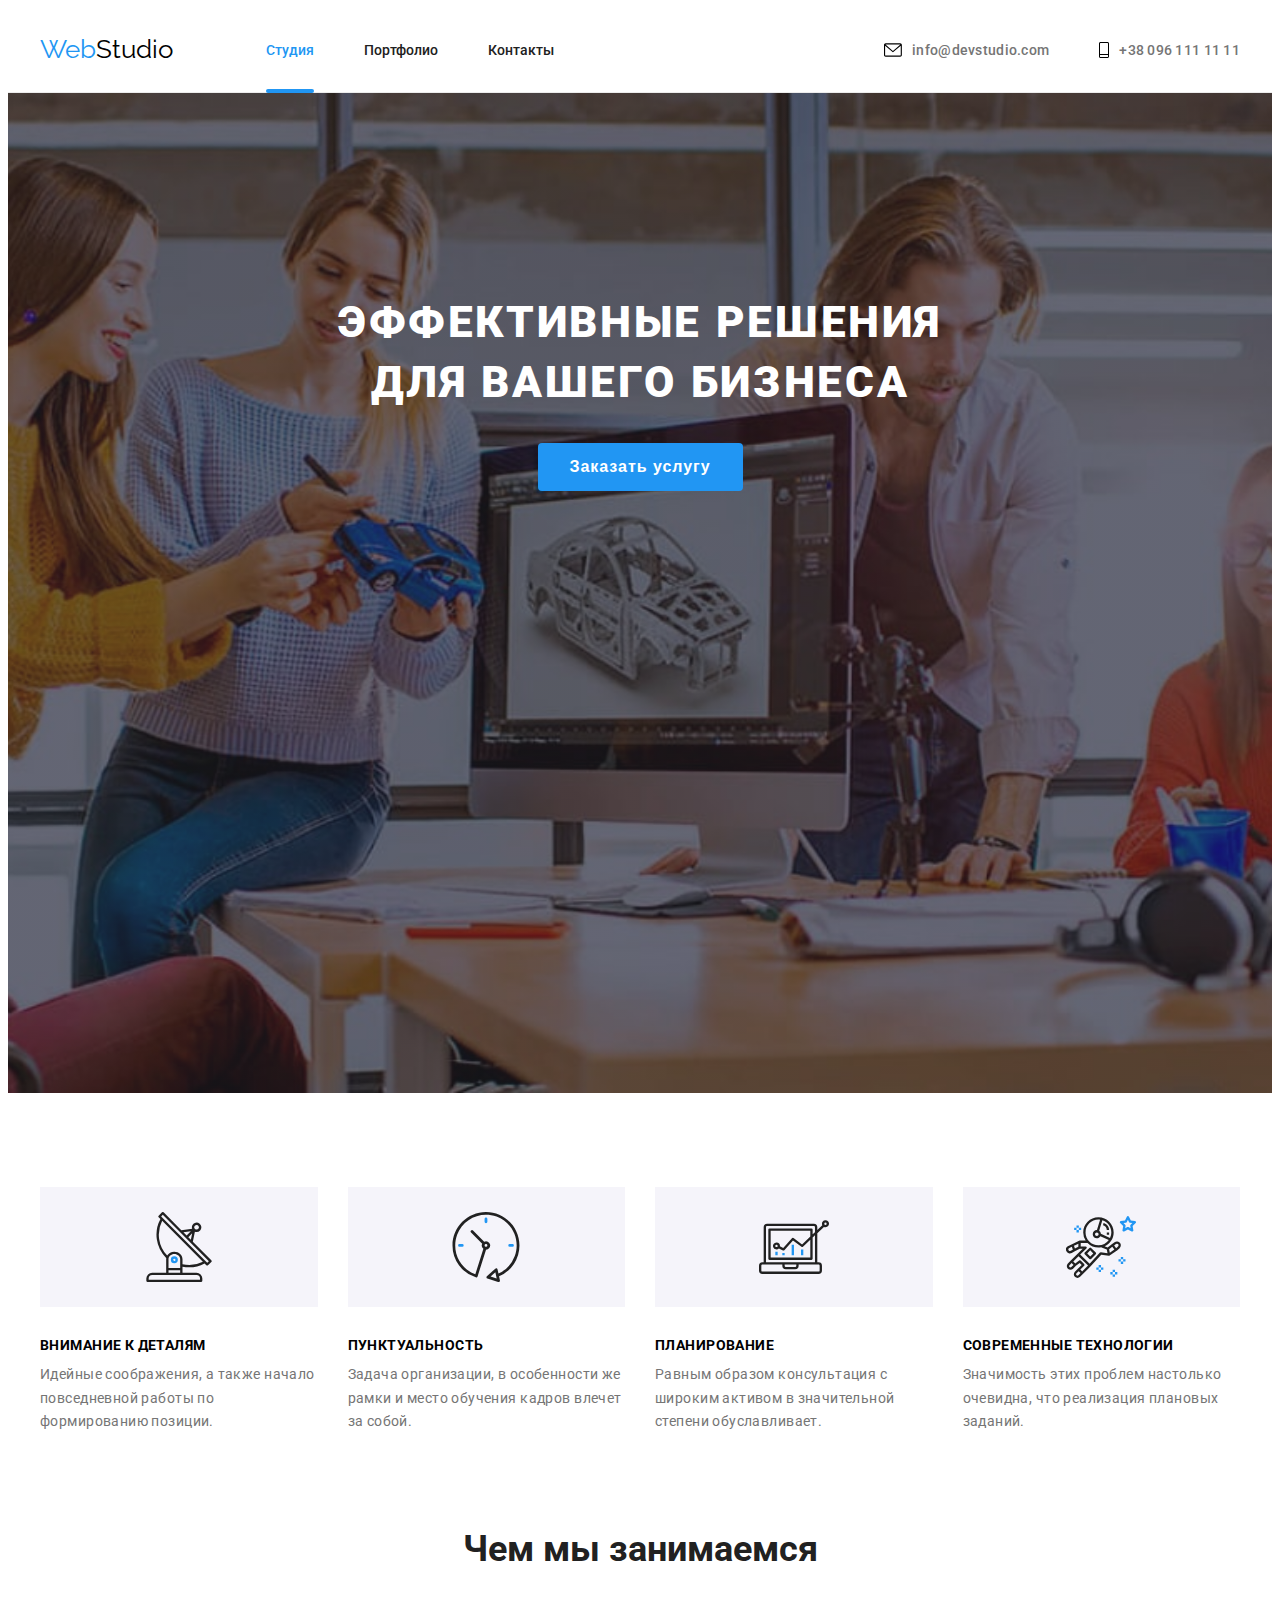
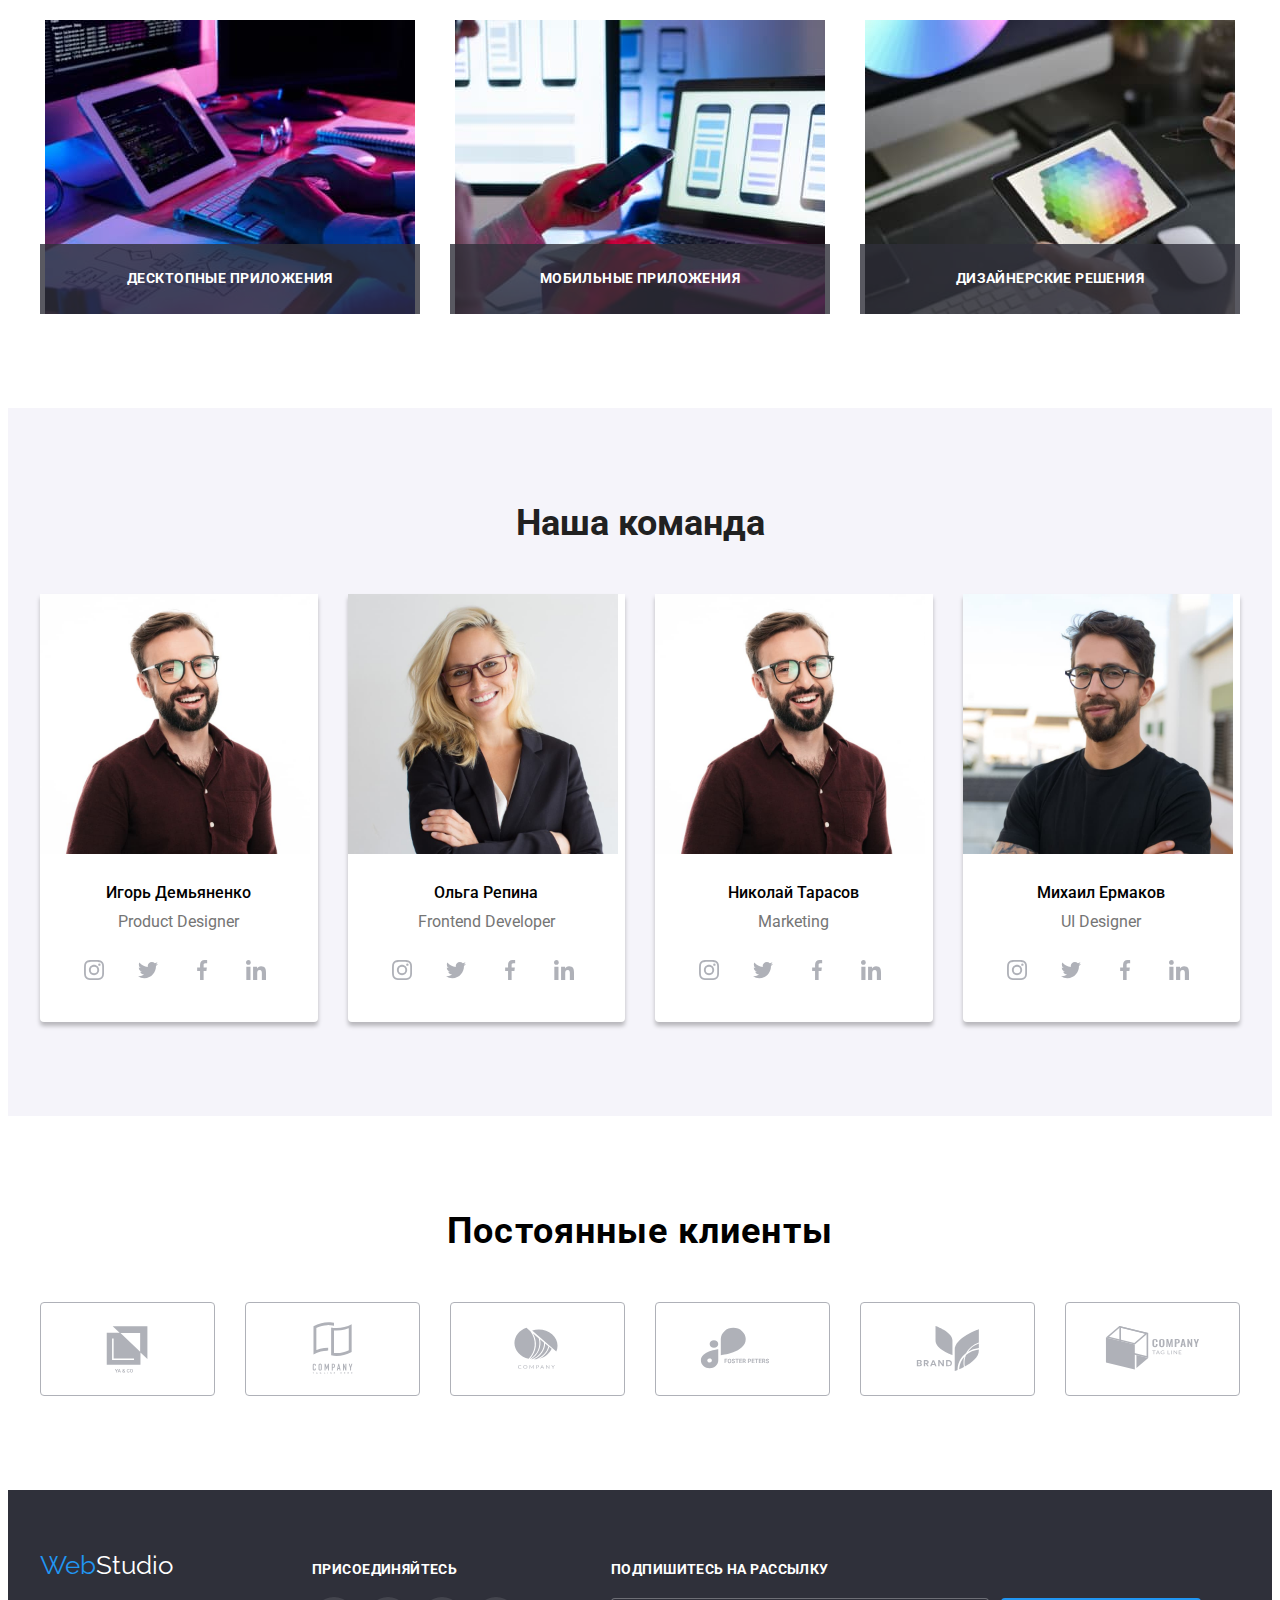
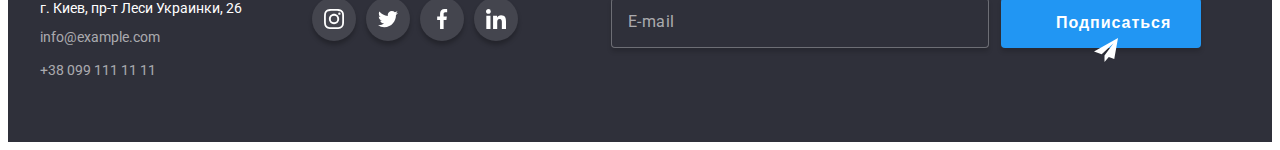
==== commit e2cd1795: "agreem" ====
--- a/index.html
+++ b/index.html
@@ -399,6 +399,7 @@
         </div>
       </div>
     </footer>
+
     <!-- Modal window -->
 
     <div class="backdrop is-hidden" data-modal>
@@ -410,20 +411,35 @@
         <form class="form">
           <div class="form-field">
             <label for="name" class="form-label">Имя</label>
-            <input type="txt" name="name" id="name" placeholder="" />
+            <input type="txt" name="name" id="name" class="form-input" />
+
+            <svg class="icon-modal"><use href="./images/icons.svg#icon-person"></use></svg>
           </div>
           <div class="form-field">
             <label for="tel" class="form-label">Телефон</label>
-            <input type="tel" name="tel" id="tel" placeholder="" />
+            <input type="tel" name="tel" id="tel" class="form-input" />
+
+            <svg class="icon-modal"><use href="./images/icons.svg#icon-phone2"></use></svg>
           </div>
           <div class="form-field">
             <label for="mail" class="form-label">Почта</label>
-            <input type="email" name="mail" id="mail" placeholder="" />
+            <input type="email" name="mail" id="mail" class="form-input" />
+            <svg class="icon-modal"><use href="./images/icons.svg#icon-email"></use></svg>
           </div>
           <div class="form-field">
             <label for="comment" class="form-label">Комментарий</label>
-            <textarea name="comment" id="comment" placeholder="Введите текст"></textarea>
-          </div>
+            <textarea
+              name="comment"
+              id="comment"
+              placeholder="Введите текст"
+              class="form-textarea"
+            ></textarea>
+          </div>
+          <p class="agreement">
+            Соглашаюсь с рассылкой и принимаю
+            <span class="agreement-two"> <a href="">Условия договора</a> </span>
+          </p>
+          <button type="submit" class="btn-send">Отправить</button>
         </form>
       </div>
     </div>
--- a/css/styles.css
+++ b/css/styles.css
@@ -630,8 +630,6 @@
   height: 20px;
 }
 
-.subscribe {
-}
 .subs-title {
   font-size: 14px;
   font-weight: 700;
@@ -874,6 +872,36 @@
   transition: transform 20ms cubic-bezier(0.4, 0, 0.2, 1);
 }
 
+.btn-close {
+  position: absolute;
+  background-color: var(--bg-color);
+
+  width: 30px;
+  height: 30px;
+
+  right: 8px;
+  top: 8px;
+
+  padding: 6px;
+
+  border: none;
+  border-radius: 50%;
+  border: 1px solid #0000001a;
+  cursor: pointer;
+}
+
+.btn-modal-close {
+  fill: black;
+
+  width: 11px;
+  height: 11px;
+}
+
+.btn-close:hover .btn-modal-close,
+.btn-close:focus .btn-modal-close {
+  fill: var(--accent-color);
+}
+
 .modal-title {
   height: 23px;
   width: 448px;
@@ -893,8 +921,6 @@
 .form {
   width: 448px;
 
-  /* outline: 1px solid tomato; */
-
   margin-left: auto;
   margin-right: auto;
 }
@@ -904,23 +930,28 @@
 }
 
 .form-field {
+  position: relative;
+
   display: flex;
   flex-direction: column;
-}
-
-.form-field label {
+
+  border-color: none;
+}
+
+.form-label {
+  display: block;
   margin-bottom: 4px;
 }
 
-.form-field input {
-  margin: 0;
+.form-input {
   padding: 11px 12px;
+  padding-left: 42px;
 
   border: 1px solid rgba(33, 33, 33, 0.2);
   border-radius: 4px;
 }
 
-.form-field textarea {
+.form-textarea {
   padding: 12px 16px;
 
   height: 120px;
@@ -929,27 +960,62 @@
   border-radius: 4px;
 }
 
-.btn-close {
+.icon-modal {
   position: absolute;
-  background-color: var(--bg-color);
-
-  width: 30px;
-  height: 30px;
-
-  right: 8px;
-  top: 8px;
-
-  padding: 6px;
-
+
+  top: 50%;
+  left: 12px;
+
+  width: 18px;
+  height: 18px;
+
+  fill: var(--title-text-color);
+}
+
+/* .form-input:focus ~ .icon-modal {
+  fill: var(--accent-color);
+}
+
+.form-input:focus,
+.form-textarea:focus {
+  border: 1px solid #2196f3;
+} */
+
+.form-field:focus-within .icon-modal {
+  fill: var(--accent-color);
+}
+
+.btn-send {
+  color: var(--bg-color);
+  background-color: var(--accent-color);
+  cursor: pointer;
   border: none;
-  border-radius: 50%;
-  border: 1px solid #0000001a;
-  cursor: pointer;
-}
-
-.btn-modal-close {
-  fill: black;
-
-  width: 11px;
-  height: 11px;
-}
+  line-height: 1.87;
+  letter-spacing: 0.06em;
+  text-align: center;
+  font-size: 16px;
+  font-weight: 700;
+  border-radius: 4px;
+  padding: 10px 55px;
+  display: block;
+  margin: auto;
+
+  transition: background-color 250ms cubic-bezier(0.4, 0, 0.2, 1);
+}
+.btn-send:hover,
+.btn-send:focus {
+  background-color: var(--primary-btn-hover-color);
+}
+
+.agreement {
+  font-size: 14px;
+  line-height: 1.71;
+  letter-spacing: 0.03em;
+
+  color: var(--text-color);
+}
+
+.agreement-two {
+  display: inline-block;
+  color: var(--accent-color);
+}
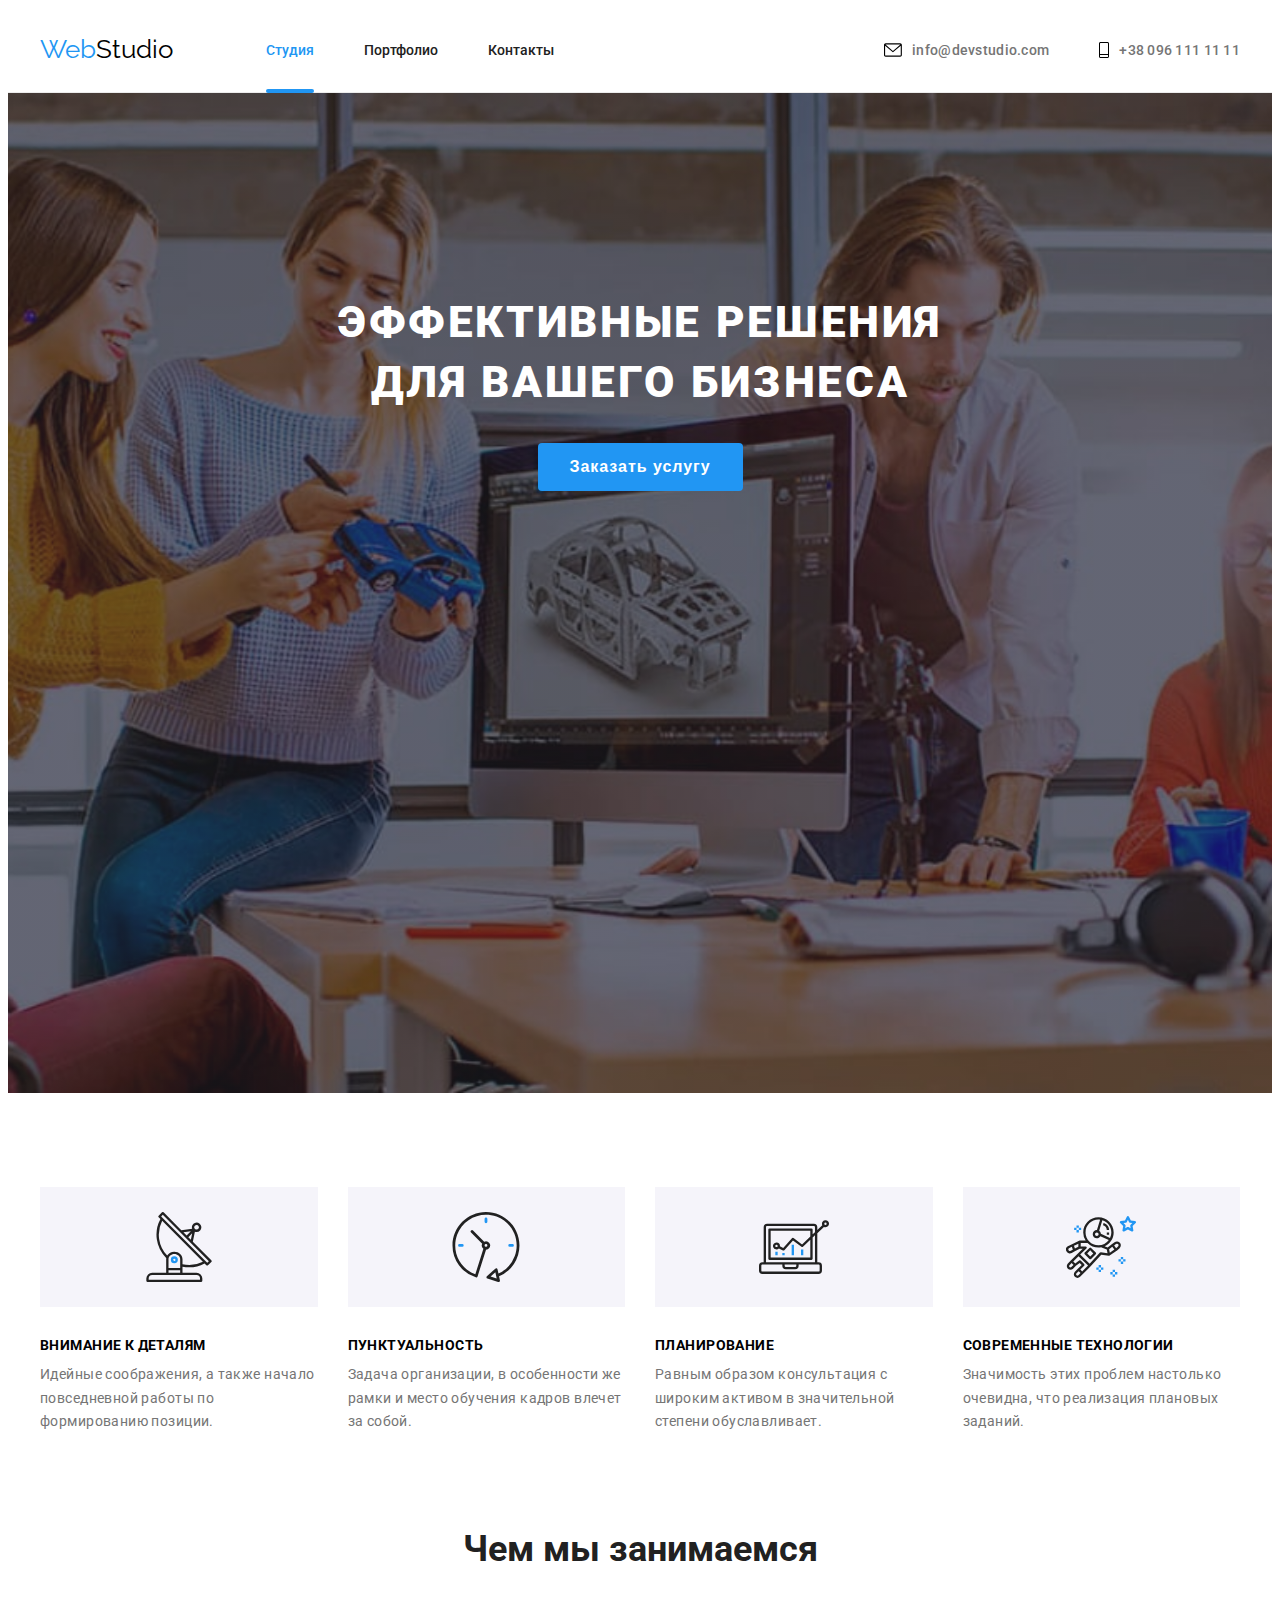
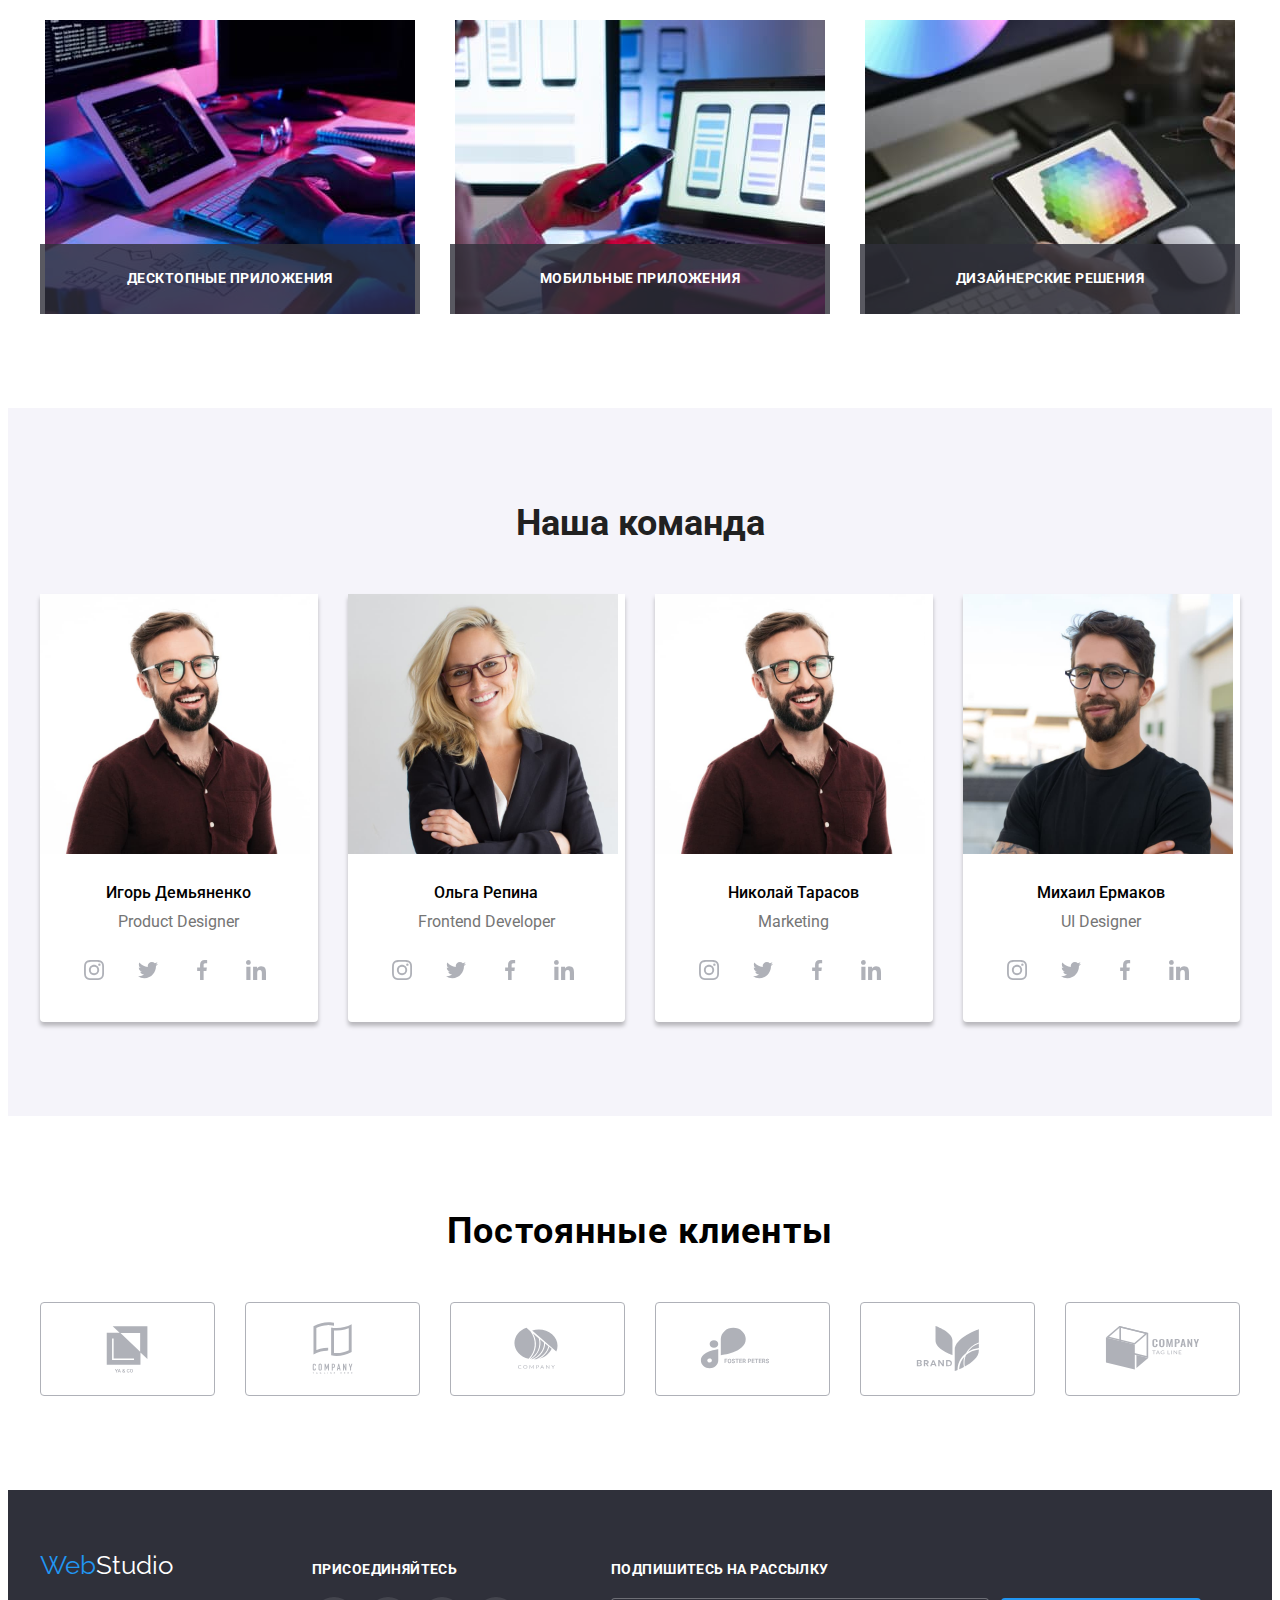
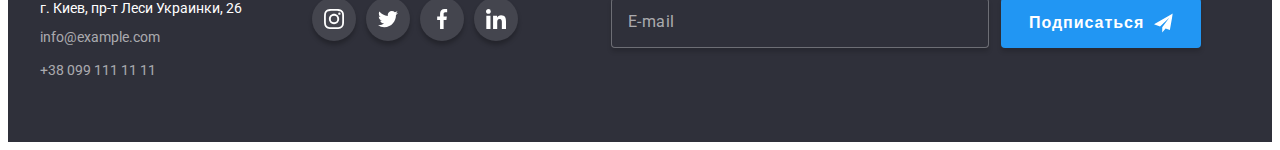
==== commit f5d78758: "hw6-plholder" ====
--- a/index.html
+++ b/index.html
@@ -407,24 +407,29 @@
         <button data-modal-close type="button" class="btn-close">
           <svg class="btn-modal-close"><use href="./images/icons.svg#icon-close"></use></svg>
         </button>
-        <p class="modal-title">Оставьте свои данные, мы вам перезвоним</p>
         <form class="form">
+          <p class="modal-title">Оставьте свои данные, мы вам перезвоним</p>
           <div class="form-field">
             <label for="name" class="form-label">Имя</label>
-            <input type="txt" name="name" id="name" class="form-input" />
-
-            <svg class="icon-modal"><use href="./images/icons.svg#icon-person"></use></svg>
+            <div class="position">
+              <input type="txt" name="name" id="name" class="form-input" placeholder=" " />
+              <svg class="icon-modal"><use href="./images/icons.svg#icon-person"></use></svg>
+            </div>
           </div>
           <div class="form-field">
             <label for="tel" class="form-label">Телефон</label>
-            <input type="tel" name="tel" id="tel" class="form-input" />
-
-            <svg class="icon-modal"><use href="./images/icons.svg#icon-phone2"></use></svg>
+            <div class="position">
+              <input type="tel" name="tel" id="tel" class="form-input" placeholder=" " />
+
+              <svg class="icon-modal"><use href="./images/icons.svg#icon-phone2"></use></svg>
+            </div>
           </div>
           <div class="form-field">
             <label for="mail" class="form-label">Почта</label>
-            <input type="email" name="mail" id="mail" class="form-input" />
-            <svg class="icon-modal"><use href="./images/icons.svg#icon-email"></use></svg>
+            <div class="position">
+              <input type="email" name="mail" id="mail" class="form-input" placeholder=" " />
+              <svg class="icon-modal"><use href="./images/icons.svg#icon-email"></use></svg>
+            </div>
           </div>
           <div class="form-field">
             <label for="comment" class="form-label">Комментарий</label>
@@ -435,11 +440,16 @@
               class="form-textarea"
             ></textarea>
           </div>
-          <p class="agreement">
-            Соглашаюсь с рассылкой и принимаю
-            <span class="agreement-two"> <a href="">Условия договора</a> </span>
-          </p>
-          <button type="submit" class="btn-send">Отправить</button>
+          <label class="check-field">
+            <input type="checkbox" class="checkbox" name="checkbox" />
+            <span class="checkbox-label"></span>
+            <span class="agreement">
+              Соглашаюсь с рассылкой и принимаю
+              <span> <a href="" class="agreement-two">Условия договора</a> </span>
+            </span>
+          </label>
+
+          <button type="submit" class="btn-send-modal">Отправить</button>
         </form>
       </div>
     </div>
--- a/css/styles.css
+++ b/css/styles.css
@@ -667,7 +667,8 @@
   border-radius: 4px;
 
   background-color: rgba(47, 48, 58, 1);
-  /* color: rgba(255, 255, 255, 0.6); */
+  outline: none;
+  color: rgba(255, 255, 255, 0.6);
 }
 
 .btn-send {
@@ -678,6 +679,7 @@
   line-height: 1.87;
   letter-spacing: 0.06em;
   align-items: center;
+
   font-size: 16px;
   font-weight: 700;
   border-radius: 4px;
@@ -690,7 +692,7 @@
   width: 200px;
   height: 50px;
 
-  /* transition: background-color 250ms cubic-bezier(0.4, 0, 0.2, 1); */
+  transition: background-color 250ms cubic-bezier(0.4, 0, 0.2, 1);
 }
 
 .icon-send {
@@ -870,6 +872,10 @@
 
   transform: translate(-50%, -50%) scale(1);
   transition: transform 20ms cubic-bezier(0.4, 0, 0.2, 1);
+
+  box-shadow: 0px 1px 3px rgba(0, 0, 0, 0.12), 0px 1px 1px rgba(0, 0, 0, 0.14),
+    0px 2px 1px rgba(0, 0, 0, 0.2);
+  border-radius: 4px;
 }
 
 .btn-close {
@@ -888,6 +894,8 @@
   border-radius: 50%;
   border: 1px solid #0000001a;
   cursor: pointer;
+
+  transition: background-color 1250ms cubic-bezier(0.4, 0, 0.2, 1);
 }
 
 .btn-modal-close {
@@ -895,6 +903,8 @@
 
   width: 11px;
   height: 11px;
+
+  transition: fill 250ms cubic-bezier(0.4, 0, 0.2, 1);
 }
 
 .btn-close:hover .btn-modal-close,
@@ -903,10 +913,6 @@
 }
 
 .modal-title {
-  height: 23px;
-  width: 448px;
-
-  margin-top: 40px;
   margin-bottom: 12px;
   margin-left: auto;
   margin-right: auto;
@@ -919,73 +925,115 @@
 }
 
 .form {
-  width: 448px;
-
   margin-left: auto;
   margin-right: auto;
+
+  padding: 40px;
 }
 
 .form-field:not(:last-child) {
   margin-bottom: 10px;
 }
 
+.form-field:nth-child(5) {
+  margin-bottom: 0;
+}
+
 .form-field {
+  display: flex;
+  flex-direction: column;
+}
+
+.position {
   position: relative;
-
-  display: flex;
-  flex-direction: column;
-
-  border-color: none;
+  display: inline-block;
 }
 
 .form-label {
-  display: block;
+  display: inline-block;
   margin-bottom: 4px;
+
+  color: var(--text-color);
+
+  font-size: 12px;
+  line-height: 1.7;
+  letter-spacing: 0.01em;
 }
 
 .form-input {
+  display: inline-block;
   padding: 11px 12px;
   padding-left: 42px;
 
+  width: 100%;
+  height: 40px;
+
   border: 1px solid rgba(33, 33, 33, 0.2);
   border-radius: 4px;
+
+  transition: border 250ms cubic-bezier(0.4, 0, 0.2, 1);
 }
 
 .form-textarea {
+  display: inline-block;
   padding: 12px 16px;
+
+  margin-bottom: 20px;
 
   height: 120px;
 
   border: 1px solid rgba(33, 33, 33, 0.2);
   border-radius: 4px;
+
+  font-size: 14px;
+  line-height: 1.14;
+  letter-spacing: 0.01em;
+
+  color: rgba(117, 117, 117, 0.5);
+
+  transition: border 250ms cubic-bezier(0.4, 0, 0.2, 1);
+}
+
+.form-textarea:focus-within {
+  border: 1px solid var(--accent-color);
+  outline: none;
+}
+
+.form-textarea:not(:placeholder-shown) {
+  border-color: var(--accent-color);
 }
 
 .icon-modal {
   position: absolute;
 
   top: 50%;
+
   left: 12px;
+
+  transform: translateY(-50%);
 
   width: 18px;
   height: 18px;
 
   fill: var(--title-text-color);
-}
-
-/* .form-input:focus ~ .icon-modal {
-  fill: var(--accent-color);
-}
-
-.form-input:focus,
-.form-textarea:focus {
-  border: 1px solid #2196f3;
-} */
+
+  transition: fill 250ms cubic-bezier(0.4, 0, 0.2, 1);
+}
 
 .form-field:focus-within .icon-modal {
   fill: var(--accent-color);
 }
 
-.btn-send {
+.form-input:focus-within {
+  border: 1px solid var(--accent-color);
+  outline: none;
+}
+
+.form-input:not(:placeholder-shown) {
+  border-color: var(--accent-color);
+}
+
+.btn-send-modal {
   color: var(--bg-color);
   background-color: var(--accent-color);
   cursor: pointer;
@@ -1002,12 +1050,23 @@
 
   transition: background-color 250ms cubic-bezier(0.4, 0, 0.2, 1);
 }
-.btn-send:hover,
-.btn-send:focus {
+
+.btn-send-modal:hover,
+.btn-send-modal:focus {
   background-color: var(--primary-btn-hover-color);
 }
 
+.check-field {
+  display: flex;
+  align-items: center;
+  justify-content: center;
+
+  margin-bottom: 30px;
+}
+
 .agreement {
+  display: inline-block;
+
   font-size: 14px;
   line-height: 1.71;
   letter-spacing: 0.03em;
@@ -1019,3 +1078,41 @@
   display: inline-block;
   color: var(--accent-color);
 }
+
+.checkbox {
+  position: absolute;
+  width: 1px;
+  height: 1px;
+  margin: -1px;
+  border: 0;
+  padding: 0;
+
+  white-space: nowrap;
+  clip-path: inset(100%);
+  clip: rect(0 0 0 0);
+  overflow: hidden;
+}
+
+.checkbox-label {
+  display: inline-block;
+
+  width: 16px;
+  height: 15px;
+
+  margin-right: 8.38px;
+
+  border: 2px solid var(--title-text-color);
+  border-radius: 4px;
+
+  transition: background-color 250ms cubic-bezier(0.4, 0, 0.2, 1),
+    background-image 250ms cubic-bezier(0.4, 0, 0.2, 1),
+    background-size 250ms cubic-bezier(0.4, 0, 0.2, 1);
+}
+
+.checkbox:checked + .checkbox-label {
+  border-color: transparent;
+  background-color: var(--accent-color);
+  background-image: url(../images/icon\ check.svg);
+  background-size: contain;
+  background-origin: border-box;
+}
